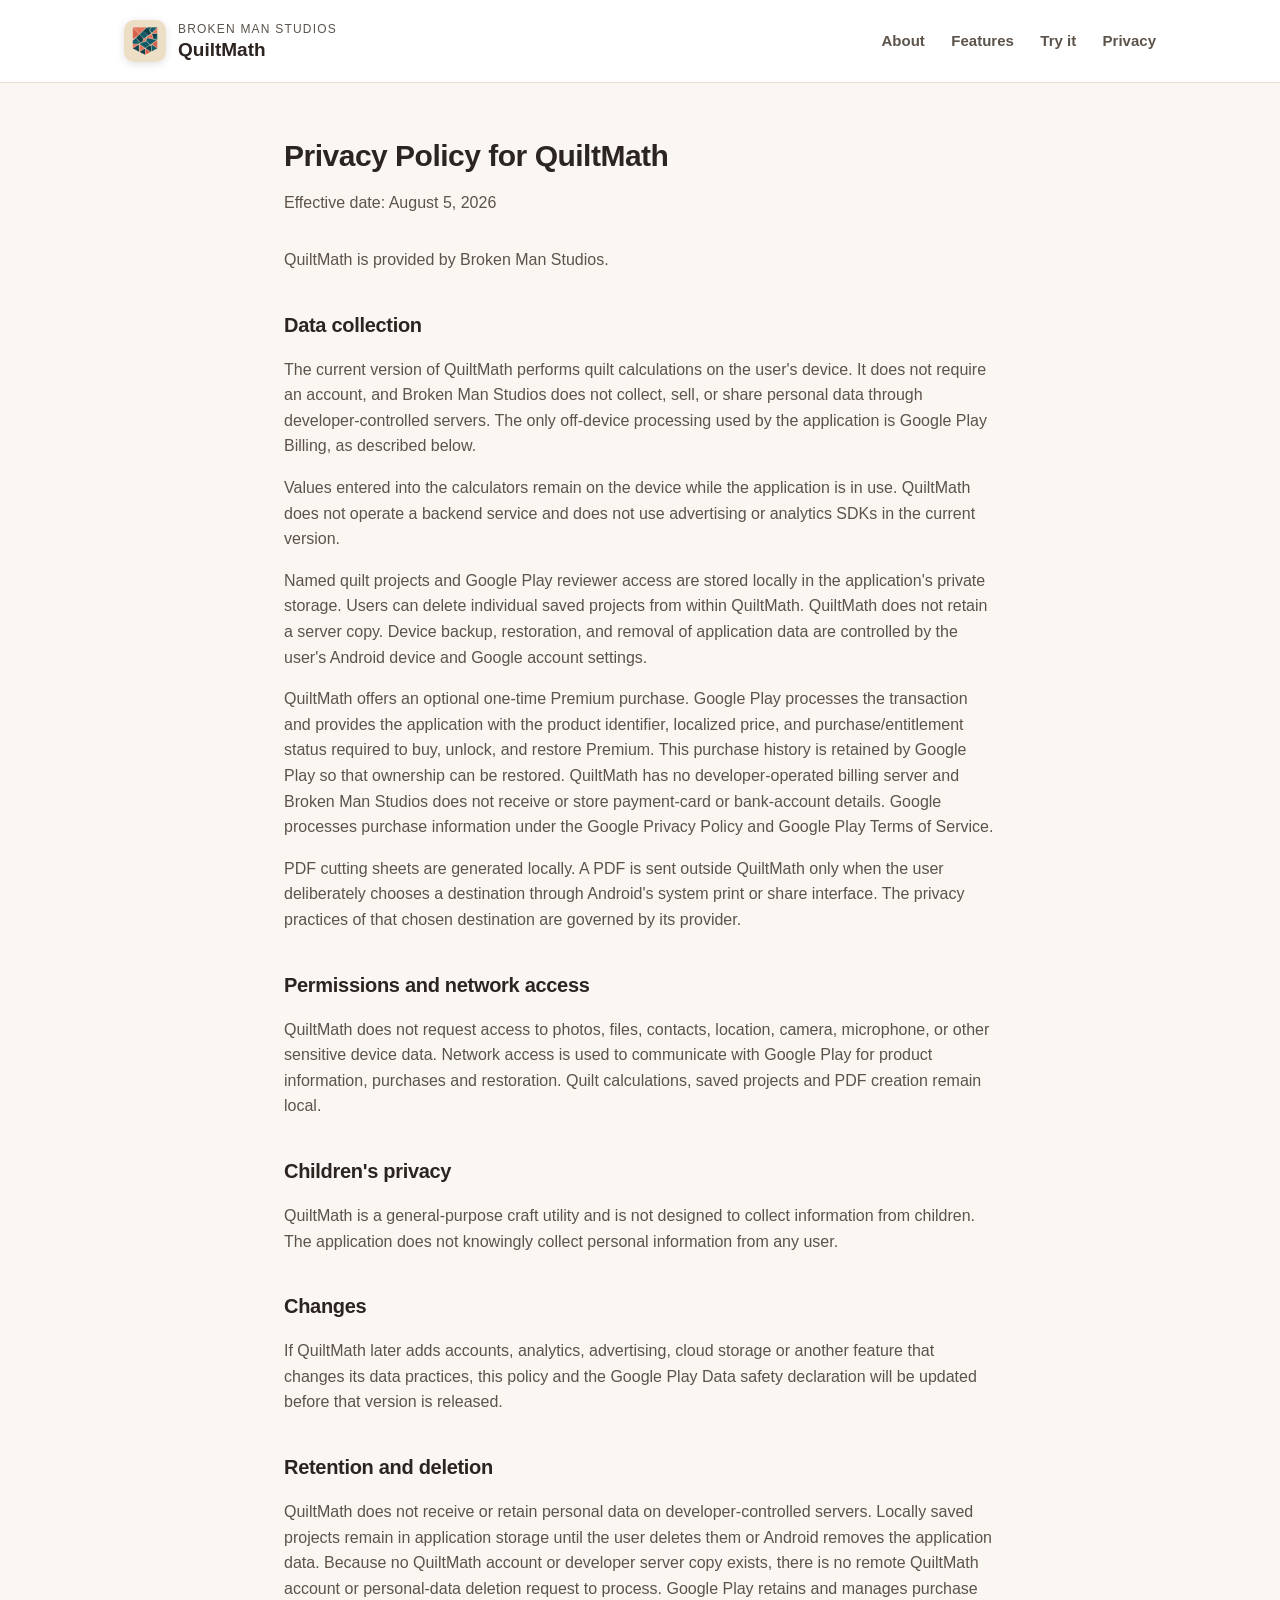
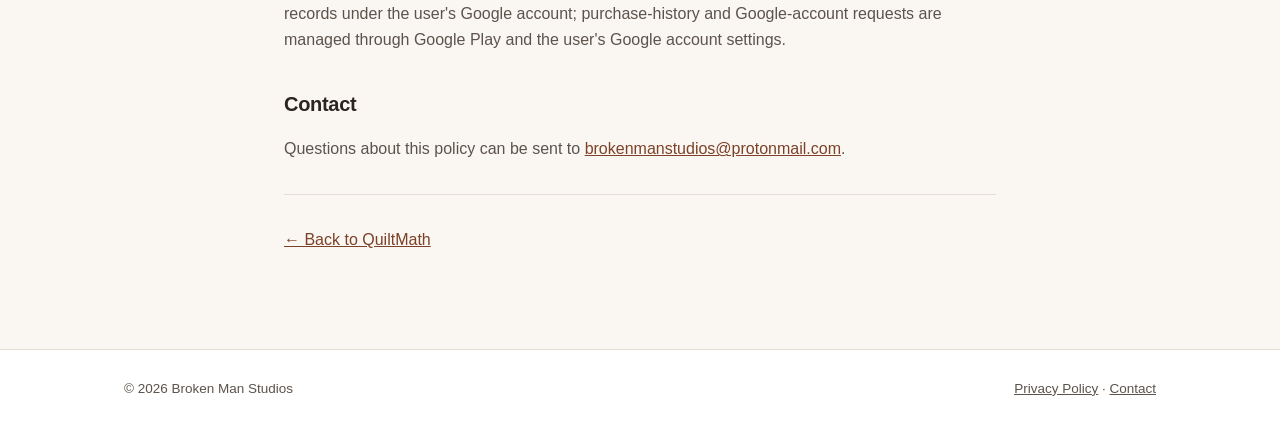
==== privacy.html @ ac69c0e6 "a11y: wrap page content in a <main> landmark PageSpeed Insights flagged "Document doesn't have a mai" ====
<!DOCTYPE html>
<html lang="en">
<head>
<meta charset="UTF-8" />
<meta name="viewport" content="width=device-width, initial-scale=1.0" />
<title>Privacy Policy — QuiltMath</title>
<meta name="description" content="Privacy Policy for QuiltMath by Broken Man Studios." />
<link rel="canonical" href="https://brokenmanstudios.com/privacy.html" />
<meta name="theme-color" content="#0f0f10" />
<link rel="icon" type="image/jpeg" href="assets/logo.jpg" />
<link rel="apple-touch-icon" href="assets/logo.png" />
<link rel="stylesheet" href="assets/style.css?v=2" />
</head>
<body>

<header class="site">
  <div class="wrap">
    <a href="/" class="brand">
      <img src="assets/logo.jpg" alt="Broken Man Studios logo" class="brand-mark" />
      <span class="brand-text">
        <span class="studio">Broken Man Studios</span>
        <span class="app">QuiltMath</span>
      </span>
    </a>
    <nav class="site">
      <a href="/#about">About</a>
      <a href="/#features">Features</a>
      <a href="/#try-it">Try it</a>
      <a href="/privacy.html">Privacy</a>
    </nav>
  </div>
</header>

<main>
<article class="policy">
  <h1>Privacy Policy for QuiltMath</h1>
  <p class="effective">Effective date: August 5, 2026</p>

  <p>QuiltMath is provided by Broken Man Studios.</p>

  <h2>Data collection</h2>
  <p>The current version of QuiltMath performs quilt calculations on the user's device. It does not require an account, and Broken Man Studios does not collect, sell, or share personal data through developer-controlled servers. The only off-device processing used by the application is Google Play Billing, as described below.</p>
  <p>Values entered into the calculators remain on the device while the application is in use. QuiltMath does not operate a backend service and does not use advertising or analytics SDKs in the current version.</p>
  <p>Named quilt projects and Google Play reviewer access are stored locally in the application's private storage. Users can delete individual saved projects from within QuiltMath. QuiltMath does not retain a server copy. Device backup, restoration, and removal of application data are controlled by the user's Android device and Google account settings.</p>
  <p>QuiltMath offers an optional one-time Premium purchase. Google Play processes the transaction and provides the application with the product identifier, localized price, and purchase/entitlement status required to buy, unlock, and restore Premium. This purchase history is retained by Google Play so that ownership can be restored. QuiltMath has no developer-operated billing server and Broken Man Studios does not receive or store payment-card or bank-account details. Google processes purchase information under the Google Privacy Policy and Google Play Terms of Service.</p>
  <p>PDF cutting sheets are generated locally. A PDF is sent outside QuiltMath only when the user deliberately chooses a destination through Android's system print or share interface. The privacy practices of that chosen destination are governed by its provider.</p>

  <h2>Permissions and network access</h2>
  <p>QuiltMath does not request access to photos, files, contacts, location, camera, microphone, or other sensitive device data. Network access is used to communicate with Google Play for product information, purchases and restoration. Quilt calculations, saved projects and PDF creation remain local.</p>

  <h2>Children's privacy</h2>
  <p>QuiltMath is a general-purpose craft utility and is not designed to collect information from children. The application does not knowingly collect personal information from any user.</p>

  <h2>Changes</h2>
  <p>If QuiltMath later adds accounts, analytics, advertising, cloud storage or another feature that changes its data practices, this policy and the Google Play Data safety declaration will be updated before that version is released.</p>

  <h2>Retention and deletion</h2>
  <p>QuiltMath does not receive or retain personal data on developer-controlled servers. Locally saved projects remain in application storage until the user deletes them or Android removes the application data. Because no QuiltMath account or developer server copy exists, there is no remote QuiltMath account or personal-data deletion request to process. Google Play retains and manages purchase records under the user's Google account; purchase-history and Google-account requests are managed through Google Play and the user's Google account settings.</p>

  <h2>Contact</h2>
  <p>Questions about this policy can be sent to <a href="mailto:brokenmanstudios@protonmail.com">brokenmanstudios@protonmail.com</a>.</p>

  <hr />
  <p><a href="/">← Back to QuiltMath</a></p>
</article>
</main>

<footer class="site">
  <div class="wrap">
    <span>© 2026 Broken Man Studios</span>
    <span><a href="/privacy.html">Privacy Policy</a> · <a href="mailto:brokenmanstudios@protonmail.com">Contact</a></span>
  </div>
</footer>

</body>
</html>
---- assets/style.css ----
:root {
  --bg: #faf7f2;
  --bg-alt: #ffffff;
  --ink: #2b2420;
  --ink-soft: #5c534b;
  --accent: #a45c3c;
  --accent-dark: #7c4128;
  --line: #e7ded2;
  --radius: 14px;
  --shadow: 0 8px 24px rgba(43, 36, 32, 0.08);
  --max: 1080px;
}

* { box-sizing: border-box; }

html { scroll-behavior: smooth; }

body {
  margin: 0;
  font-family: "Segoe UI", -apple-system, BlinkMacSystemFont, Roboto, Helvetica, Arial, sans-serif;
  background: var(--bg);
  color: var(--ink);
  line-height: 1.6;
}

a { color: var(--accent-dark); }

.wrap {
  max-width: var(--max);
  margin: 0 auto;
  padding: 0 24px;
}

/* Header */
header.site {
  padding: 20px 0;
  border-bottom: 1px solid var(--line);
  background: var(--bg-alt);
}

header.site .wrap {
  display: flex;
  align-items: center;
  justify-content: space-between;
  gap: 16px;
}

.brand {
  display: flex;
  align-items: center;
  gap: 12px;
  text-decoration: none;
  color: var(--ink);
}

.brand-mark {
  width: 42px;
  height: 42px;
  border-radius: 10px;
  object-fit: cover;
  flex-shrink: 0;
  display: block;
  box-shadow: 0 2px 8px rgba(0, 0, 0, 0.12);
}

.brand-text .studio {
  font-size: 12px;
  text-transform: uppercase;
  letter-spacing: 1.2px;
  color: var(--ink-soft);
  display: block;
}

.brand-text .app {
  font-size: 19px;
  font-weight: 700;
  display: block;
  line-height: 1.2;
}

nav.site a {
  margin-left: 22px;
  text-decoration: none;
  color: var(--ink-soft);
  font-size: 15px;
  font-weight: 600;
}

nav.site a:hover { color: var(--accent-dark); }

/* Hero */
.hero {
  padding: 64px 0 48px;
}

.hero .wrap {
  display: grid;
  grid-template-columns: 1.1fr 0.9fr;
  gap: 48px;
  align-items: center;
}

.hero .wrap > * {
  min-width: 0;
}

.status-pill {
  display: inline-flex;
  align-items: center;
  gap: 8px;
  background: #fff3e6;
  border: 1px solid #f0d5b8;
  color: var(--accent-dark);
  font-size: 13px;
  font-weight: 700;
  letter-spacing: 0.3px;
  padding: 6px 14px;
  border-radius: 999px;
  margin-bottom: 18px;
}

.status-pill .dot {
  width: 8px;
  height: 8px;
  border-radius: 50%;
  background: var(--accent);
}

h1 {
  font-size: 40px;
  line-height: 1.15;
  margin: 0 0 16px;
  letter-spacing: -0.5px;
}

.hero p.lead {
  font-size: 18px;
  color: var(--ink-soft);
  margin: 0 0 28px;
  max-width: 46ch;
}

.cta-row {
  display: flex;
  gap: 14px;
  flex-wrap: wrap;
}

.btn {
  display: inline-flex;
  align-items: center;
  gap: 8px;
  padding: 13px 22px;
  border-radius: 10px;
  text-decoration: none;
  font-weight: 700;
  font-size: 15px;
  border: 1px solid transparent;
  transition: transform 0.15s ease, box-shadow 0.15s ease;
}

.btn:hover { transform: translateY(-1px); }

.btn-primary {
  background: var(--accent-dark);
  color: #fff;
  box-shadow: 0 6px 16px rgba(124, 65, 40, 0.28);
}

.btn-secondary {
  background: #fff;
  color: var(--ink);
  border-color: var(--line);
}

.hero-shot {
  display: flex;
  justify-content: center;
}

.hero-shot picture {
  width: 100%;
  max-width: 260px;
  display: block;
}

.hero-shot img {
  width: 100%;
  max-width: 260px;
  height: auto;
  border-radius: 22px;
  box-shadow: var(--shadow);
  border: 1px solid var(--line);
}

/* Sections */
section {
  padding: 56px 0;
}

section.alt {
  background: var(--bg-alt);
  border-top: 1px solid var(--line);
  border-bottom: 1px solid var(--line);
}

h2 {
  font-size: 28px;
  margin: 0 0 8px;
  letter-spacing: -0.3px;
}

.section-lead {
  color: var(--ink-soft);
  margin: 0 0 32px;
  max-width: 60ch;
}

/* About */
.about-grid {
  display: grid;
  grid-template-columns: repeat(3, 1fr);
  gap: 22px;
  margin-top: 8px;
}

.about-card {
  background: var(--bg-alt);
  border: 1px solid var(--line);
  border-radius: var(--radius);
  padding: 22px;
}

section.alt .about-card { background: var(--bg); }

.about-card h3 {
  margin: 0 0 8px;
  font-size: 16px;
}

.about-card p {
  margin: 0;
  color: var(--ink-soft);
  font-size: 14.5px;
}

/* Features */
.feature-grid {
  display: grid;
  grid-template-columns: repeat(2, 1fr);
  gap: 18px;
}

.feature {
  display: flex;
  gap: 14px;
  padding: 18px;
  border-radius: var(--radius);
  border: 1px solid var(--line);
  background: var(--bg-alt);
}

.feature .icon {
  width: 36px;
  height: 36px;
  border-radius: 9px;
  background: #f4e9dd;
  color: var(--accent-dark);
  display: flex;
  align-items: center;
  justify-content: center;
  font-weight: 700;
  flex-shrink: 0;
}

.feature h3 {
  margin: 0 0 4px;
  font-size: 15.5px;
}

.feature p {
  margin: 0;
  font-size: 14px;
  color: var(--ink-soft);
}

.feature.premium {
  border-color: #e9cfa8;
  background: #fffaf3;
}

.premium-heading {
  margin: 32px 0 18px;
  font-size: 16px;
  color: var(--accent-dark);
}

/* Changelog */
.changelog {
  display: flex;
  flex-direction: column;
  gap: 4px;
}

.changelog-item {
  display: flex;
  gap: 20px;
  padding: 18px 0;
  border-top: 1px solid var(--line);
}

.changelog-item:first-child { border-top: none; }

.changelog-version {
  flex-shrink: 0;
  width: 64px;
  font-weight: 700;
  color: var(--accent-dark);
}

.changelog-item h3 {
  margin: 0 0 4px;
  font-size: 15.5px;
}

.changelog-item p {
  margin: 0;
  color: var(--ink-soft);
  font-size: 14.5px;
}

/* Screenshots */
.shot-scroll {
  display: flex;
  gap: 18px;
  overflow-x: auto;
  padding: 8px 4px 20px;
  scroll-snap-type: x mandatory;
}

.shot-scroll picture {
  scroll-snap-align: start;
  width: 200px;
  flex-shrink: 0;
  display: block;
}

.shot-scroll img {
  width: 200px;
  height: auto;
  border-radius: 18px;
  border: 1px solid var(--line);
  box-shadow: var(--shadow);
}

/* Status / testing */
.status-box {
  border: 1px solid var(--line);
  background: var(--bg-alt);
  border-radius: var(--radius);
  padding: 26px 28px;
}

.status-box h3 {
  margin-top: 0;
  font-size: 17px;
}

.status-steps {
  margin: 18px 0 0;
  padding: 0;
  list-style: none;
  counter-reset: step;
}

.status-steps li {
  counter-increment: step;
  display: flex;
  gap: 14px;
  padding: 10px 0;
  border-top: 1px solid var(--line);
}

.status-steps li:first-child { border-top: none; }

.status-steps li::before {
  content: counter(step);
  flex-shrink: 0;
  width: 26px;
  height: 26px;
  border-radius: 50%;
  background: var(--accent);
  color: #fff;
  font-size: 13px;
  font-weight: 700;
  display: flex;
  align-items: center;
  justify-content: center;
}

.status-steps a { font-weight: 600; }

.note {
  margin-top: 18px;
  font-size: 13.5px;
  color: var(--ink-soft);
  background: #f4efe6;
  border-radius: 10px;
  padding: 12px 14px;
}

/* Contact */
.contact-box {
  display: flex;
  align-items: center;
  justify-content: space-between;
  gap: 24px;
  flex-wrap: wrap;
  background: var(--bg-alt);
  border: 1px solid var(--line);
  border-radius: var(--radius);
  padding: 26px 28px;
}

.contact-box h3 { margin: 0 0 6px; font-size: 18px; }
.contact-box p { margin: 0; color: var(--ink-soft); }

/* Footer */
footer.site {
  border-top: 1px solid var(--line);
  padding: 28px 0;
  background: var(--bg-alt);
}

footer.site .wrap {
  display: flex;
  justify-content: space-between;
  align-items: center;
  flex-wrap: wrap;
  gap: 12px;
  font-size: 13.5px;
  color: var(--ink-soft);
}

footer.site a { color: var(--ink-soft); }

/* Privacy page */
.policy {
  max-width: 760px;
  margin: 0 auto;
  padding: 56px 24px 80px;
}

.policy h1 { font-size: 30px; }
.policy .effective { color: var(--ink-soft); margin-bottom: 32px; }
.policy h2 { font-size: 20px; margin-top: 36px; }
.policy p { color: var(--ink-soft); }
.policy hr { border: none; border-top: 1px solid var(--line); margin: 32px 0; }

/* Responsive */
@media (max-width: 860px) {
  .hero .wrap { grid-template-columns: 1fr; }
  .hero-shot { order: -1; }
  .about-grid { grid-template-columns: 1fr; }
  .feature-grid { grid-template-columns: 1fr; }
  h1 { font-size: 32px; }
  nav.site { display: none; }
}
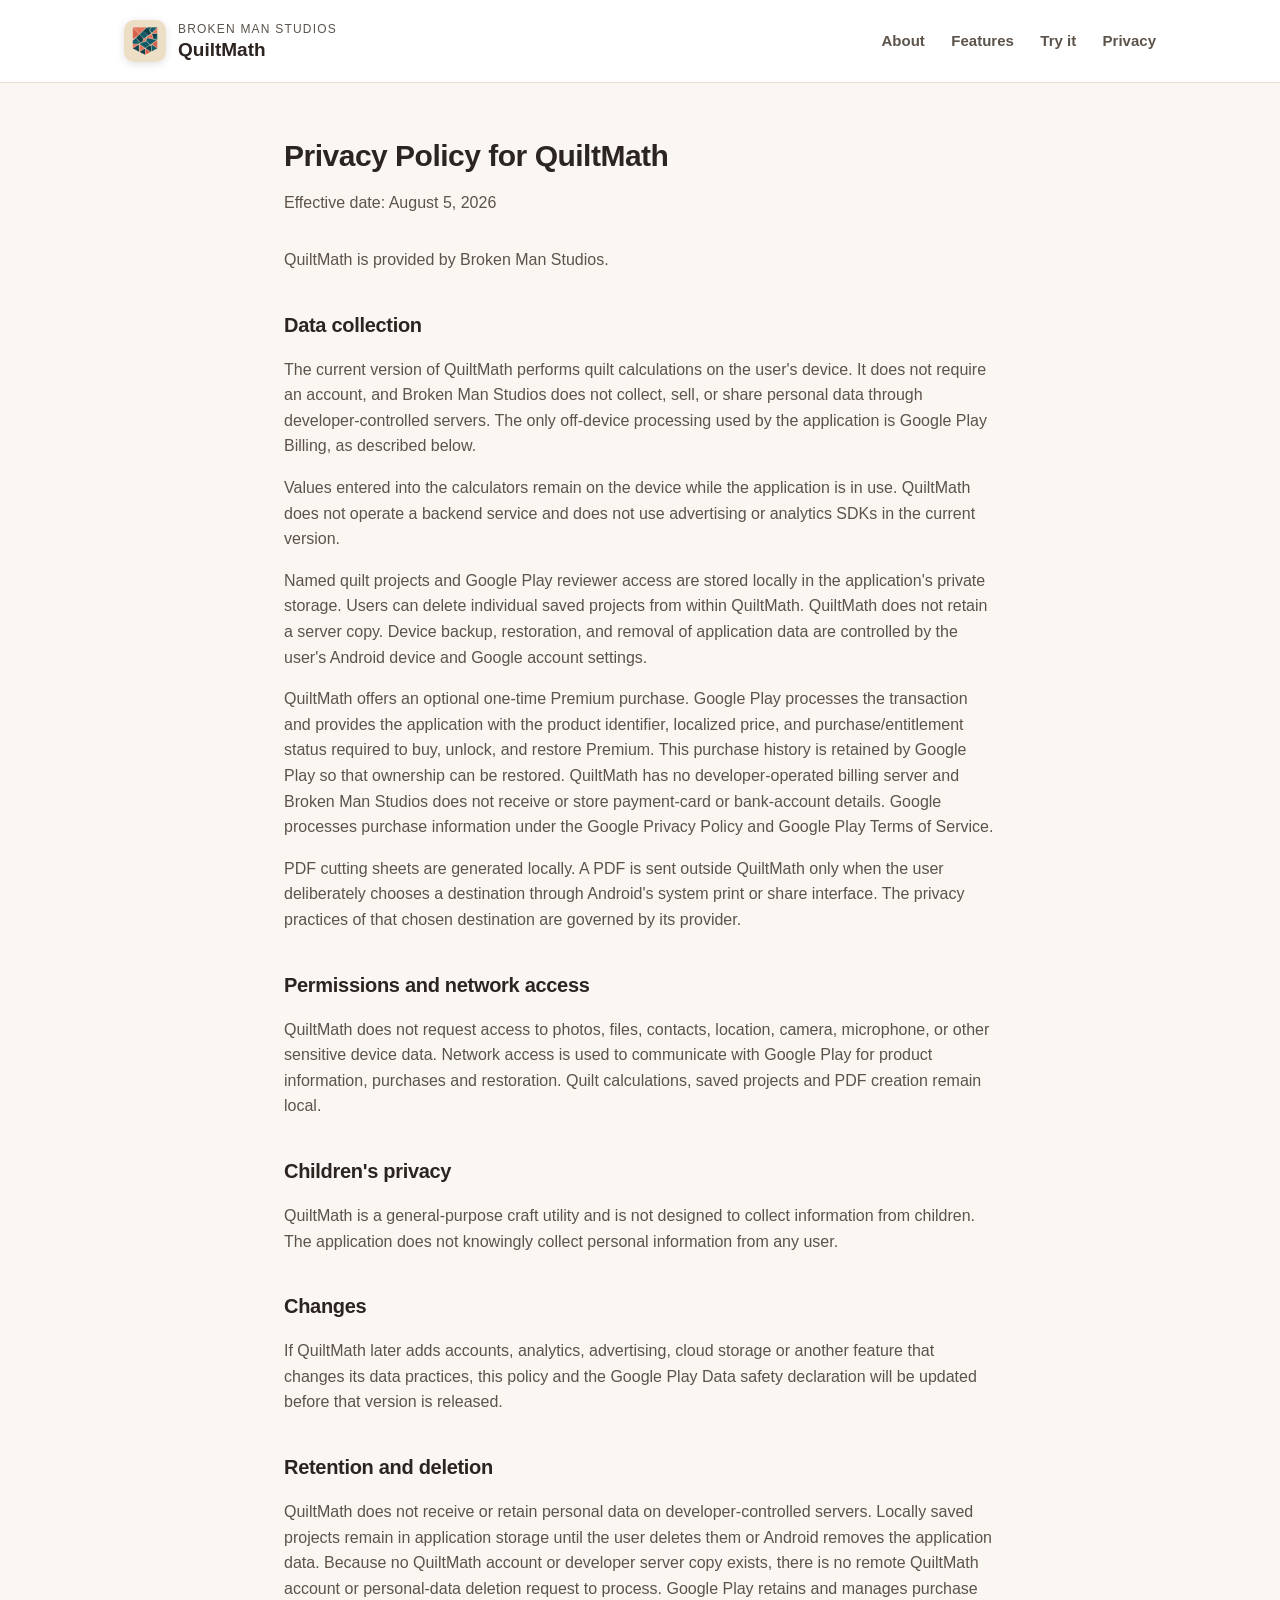
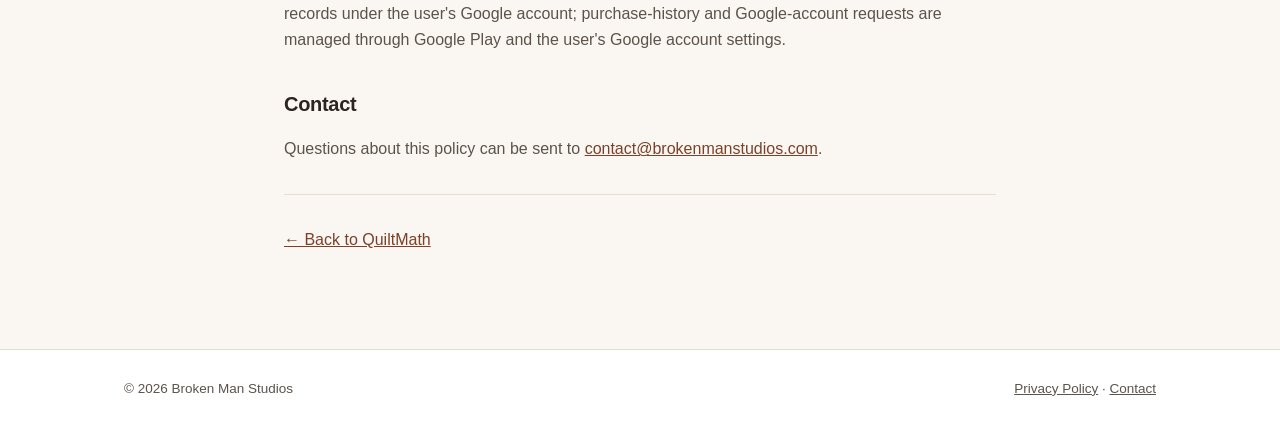
==== commit 6345205a: "Update public contact email to contact@brokenmanstudios.com" ====
--- a/privacy.html
+++ b/privacy.html
@@ -58,7 +58,7 @@
   <p>QuiltMath does not receive or retain personal data on developer-controlled servers. Locally saved projects remain in application storage until the user deletes them or Android removes the application data. Because no QuiltMath account or developer server copy exists, there is no remote QuiltMath account or personal-data deletion request to process. Google Play retains and manages purchase records under the user's Google account; purchase-history and Google-account requests are managed through Google Play and the user's Google account settings.</p>
 
   <h2>Contact</h2>
-  <p>Questions about this policy can be sent to <a href="mailto:brokenmanstudios@protonmail.com">brokenmanstudios@protonmail.com</a>.</p>
+  <p>Questions about this policy can be sent to <a href="mailto:contact@brokenmanstudios.com">contact@brokenmanstudios.com</a>.</p>
 
   <hr />
   <p><a href="/">← Back to QuiltMath</a></p>
@@ -68,7 +68,7 @@
 <footer class="site">
   <div class="wrap">
     <span>© 2026 Broken Man Studios</span>
-    <span><a href="/privacy.html">Privacy Policy</a> · <a href="mailto:brokenmanstudios@protonmail.com">Contact</a></span>
+    <span><a href="/privacy.html">Privacy Policy</a> · <a href="mailto:contact@brokenmanstudios.com">Contact</a></span>
   </div>
 </footer>
 
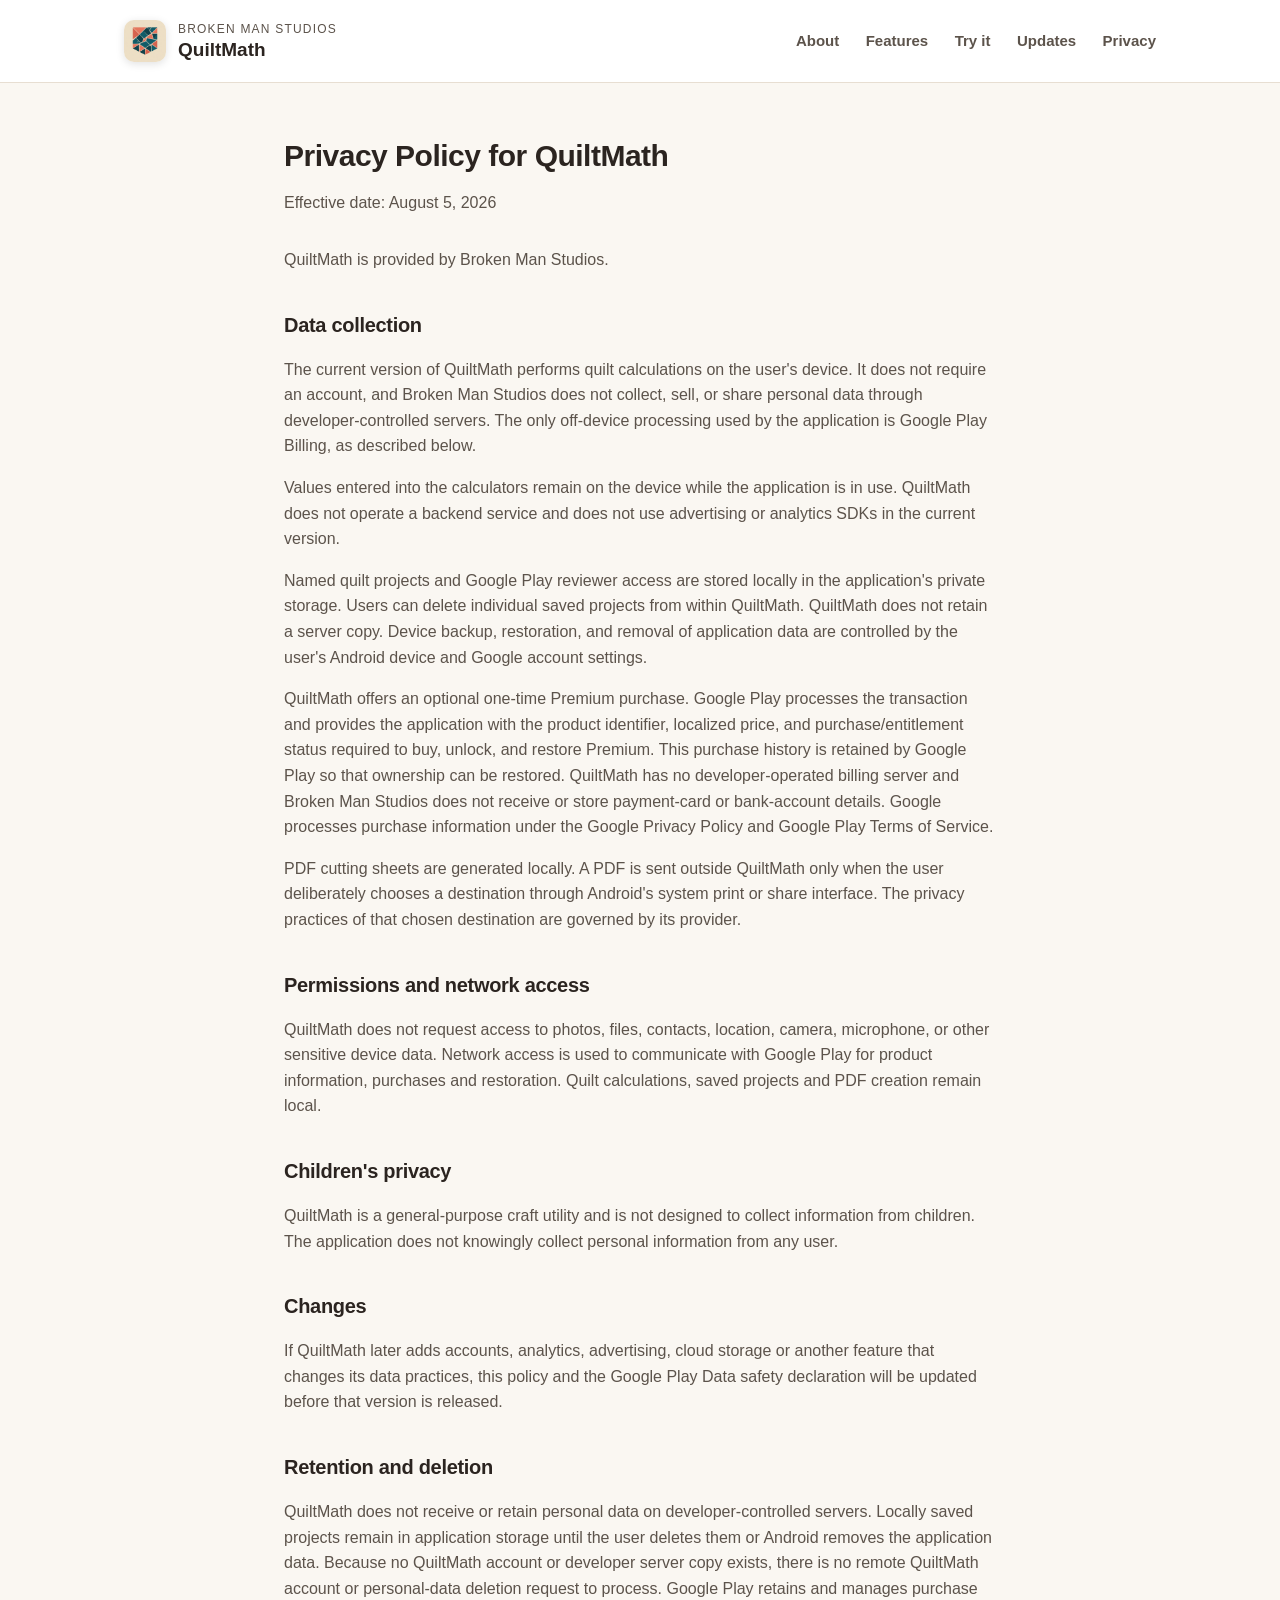
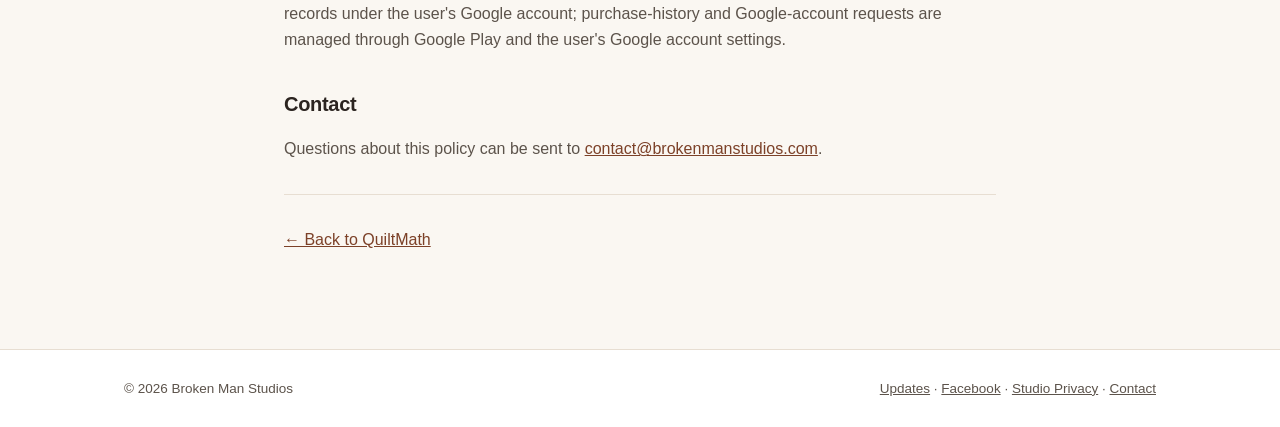
==== commit 9f2798ea: "site: add studio journal and Facebook presence" ====
--- a/privacy.html
+++ b/privacy.html
@@ -4,12 +4,23 @@
 <meta charset="UTF-8" />
 <meta name="viewport" content="width=device-width, initial-scale=1.0" />
 <title>Privacy Policy — QuiltMath</title>
-<meta name="description" content="Privacy Policy for QuiltMath by Broken Man Studios." />
+<meta name="description" content="Privacy Policy for QuiltMath: 100% offline quilting calculator by Broken Man Studios. No tracking, no ads, no account required." />
 <link rel="canonical" href="https://brokenmanstudios.com/privacy.html" />
 <meta name="theme-color" content="#0f0f10" />
+
+<meta property="og:type" content="article" />
+<meta property="og:site_name" content="Broken Man Studios" />
+<meta property="og:title" content="Privacy Policy — QuiltMath" />
+<meta property="og:description" content="Privacy Policy for QuiltMath: 100% offline quilting calculator by Broken Man Studios. No tracking, no ads, no account required." />
+<meta property="og:url" content="https://brokenmanstudios.com/privacy.html" />
+
+<meta name="twitter:card" content="summary" />
+<meta name="twitter:title" content="Privacy Policy — QuiltMath" />
+<meta name="twitter:description" content="Privacy Policy for QuiltMath: 100% offline quilting calculator by Broken Man Studios. No tracking, no ads, no account required." />
+
 <link rel="icon" type="image/jpeg" href="assets/logo.jpg" />
 <link rel="apple-touch-icon" href="assets/logo.png" />
-<link rel="stylesheet" href="assets/style.css?v=2" />
+<link rel="stylesheet" href="assets/style.css?v=5" />
 </head>
 <body>
 
@@ -26,6 +37,7 @@
       <a href="/#about">About</a>
       <a href="/#features">Features</a>
       <a href="/#try-it">Try it</a>
+      <a href="/updates.html">Updates</a>
       <a href="/privacy.html">Privacy</a>
     </nav>
   </div>
@@ -68,7 +80,7 @@
 <footer class="site">
   <div class="wrap">
     <span>© 2026 Broken Man Studios</span>
-    <span><a href="/privacy.html">Privacy Policy</a> · <a href="mailto:contact@brokenmanstudios.com">Contact</a></span>
+    <span><a href="/updates.html">Updates</a> · <a href="https://www.facebook.com/profile.php?id=61593818901510" target="_blank" rel="noopener">Facebook</a> · <a href="/studio-privacy.html">Studio Privacy</a> · <a href="mailto:contact@brokenmanstudios.com">Contact</a></span>
   </div>
 </footer>
 
--- a/assets/style.css
+++ b/assets/style.css
@@ -216,6 +216,22 @@
   max-width: 60ch;
 }
 
+.section-heading-row {
+  display: flex;
+  align-items: flex-end;
+  justify-content: space-between;
+  gap: 24px;
+  margin-bottom: 28px;
+}
+
+.section-heading-row .section-lead { margin-bottom: 0; }
+
+.text-link {
+  flex-shrink: 0;
+  font-weight: 700;
+  text-decoration: none;
+}
+
 /* About */
 .about-grid {
   display: grid;
@@ -244,6 +260,98 @@
   font-size: 14.5px;
 }
 
+/* Studio journal */
+.journal-grid {
+  display: grid;
+  grid-template-columns: repeat(3, 1fr);
+  gap: 22px;
+}
+
+.journal-card {
+  overflow: hidden;
+  border: 1px solid var(--line);
+  border-radius: var(--radius);
+  background: var(--bg-alt);
+  box-shadow: 0 5px 16px rgba(43, 36, 32, 0.05);
+}
+
+.journal-card > img,
+.journal-card picture,
+.journal-card picture img {
+  display: block;
+  width: 100%;
+}
+
+.journal-card > img,
+.journal-card picture img {
+  height: 230px;
+  object-fit: cover;
+  object-position: top center;
+  background: #f4efe6;
+}
+
+.journal-card:first-child > img {
+  object-fit: contain;
+  padding: 38px;
+}
+
+.journal-card-copy { padding: 20px; }
+
+.journal-card time,
+.update-entry time {
+  display: block;
+  color: var(--ink-soft);
+  font-size: 12.5px;
+  font-weight: 700;
+  letter-spacing: 0.2px;
+  margin-bottom: 8px;
+}
+
+.journal-card h3,
+.update-entry h2 {
+  margin: 0 0 8px;
+  font-size: 18px;
+}
+
+.journal-card p,
+.update-entry p {
+  margin: 0 0 14px;
+  color: var(--ink-soft);
+}
+
+.journal-card a { font-weight: 700; text-decoration: none; }
+
+.updates-page {
+  max-width: 900px;
+  margin: 0 auto;
+  padding: 56px 24px 80px;
+}
+
+.updates-intro { margin-bottom: 34px; }
+
+.update-entry {
+  display: grid;
+  grid-template-columns: 220px 1fr;
+  gap: 28px;
+  padding: 28px 0;
+  border-top: 1px solid var(--line);
+}
+
+.update-entry img {
+  width: 100%;
+  max-height: 280px;
+  object-fit: cover;
+  object-position: top center;
+  border: 1px solid var(--line);
+  border-radius: var(--radius);
+  background: var(--bg-alt);
+}
+
+.update-entry.logo-entry img {
+  object-fit: contain;
+  padding: 32px;
+}
+
 /* Features */
 .feature-grid {
   display: grid;
@@ -321,6 +429,26 @@
 .changelog-item h3 {
   margin: 0 0 4px;
   font-size: 15.5px;
+}
+
+.changelog-date {
+  font-weight: 400;
+  font-size: 12.5px;
+  color: var(--ink-soft);
+  margin-left: 6px;
+}
+
+.coming-up-cta {
+  margin: 18px 0 0;
+  padding-top: 16px;
+  border-top: 1px solid var(--line);
+  color: var(--ink-soft);
+  font-size: 13.5px;
+}
+
+.coming-up-cta a {
+  color: var(--accent-dark);
+  font-weight: 700;
 }
 
 .changelog-item p {
@@ -463,6 +591,10 @@
   .hero-shot { order: -1; }
   .about-grid { grid-template-columns: 1fr; }
   .feature-grid { grid-template-columns: 1fr; }
+  .journal-grid { grid-template-columns: 1fr; }
+  .section-heading-row { align-items: flex-start; flex-direction: column; }
+  .update-entry { grid-template-columns: 1fr; }
+  .update-entry img { max-height: 360px; }
   h1 { font-size: 32px; }
   nav.site { display: none; }
 }
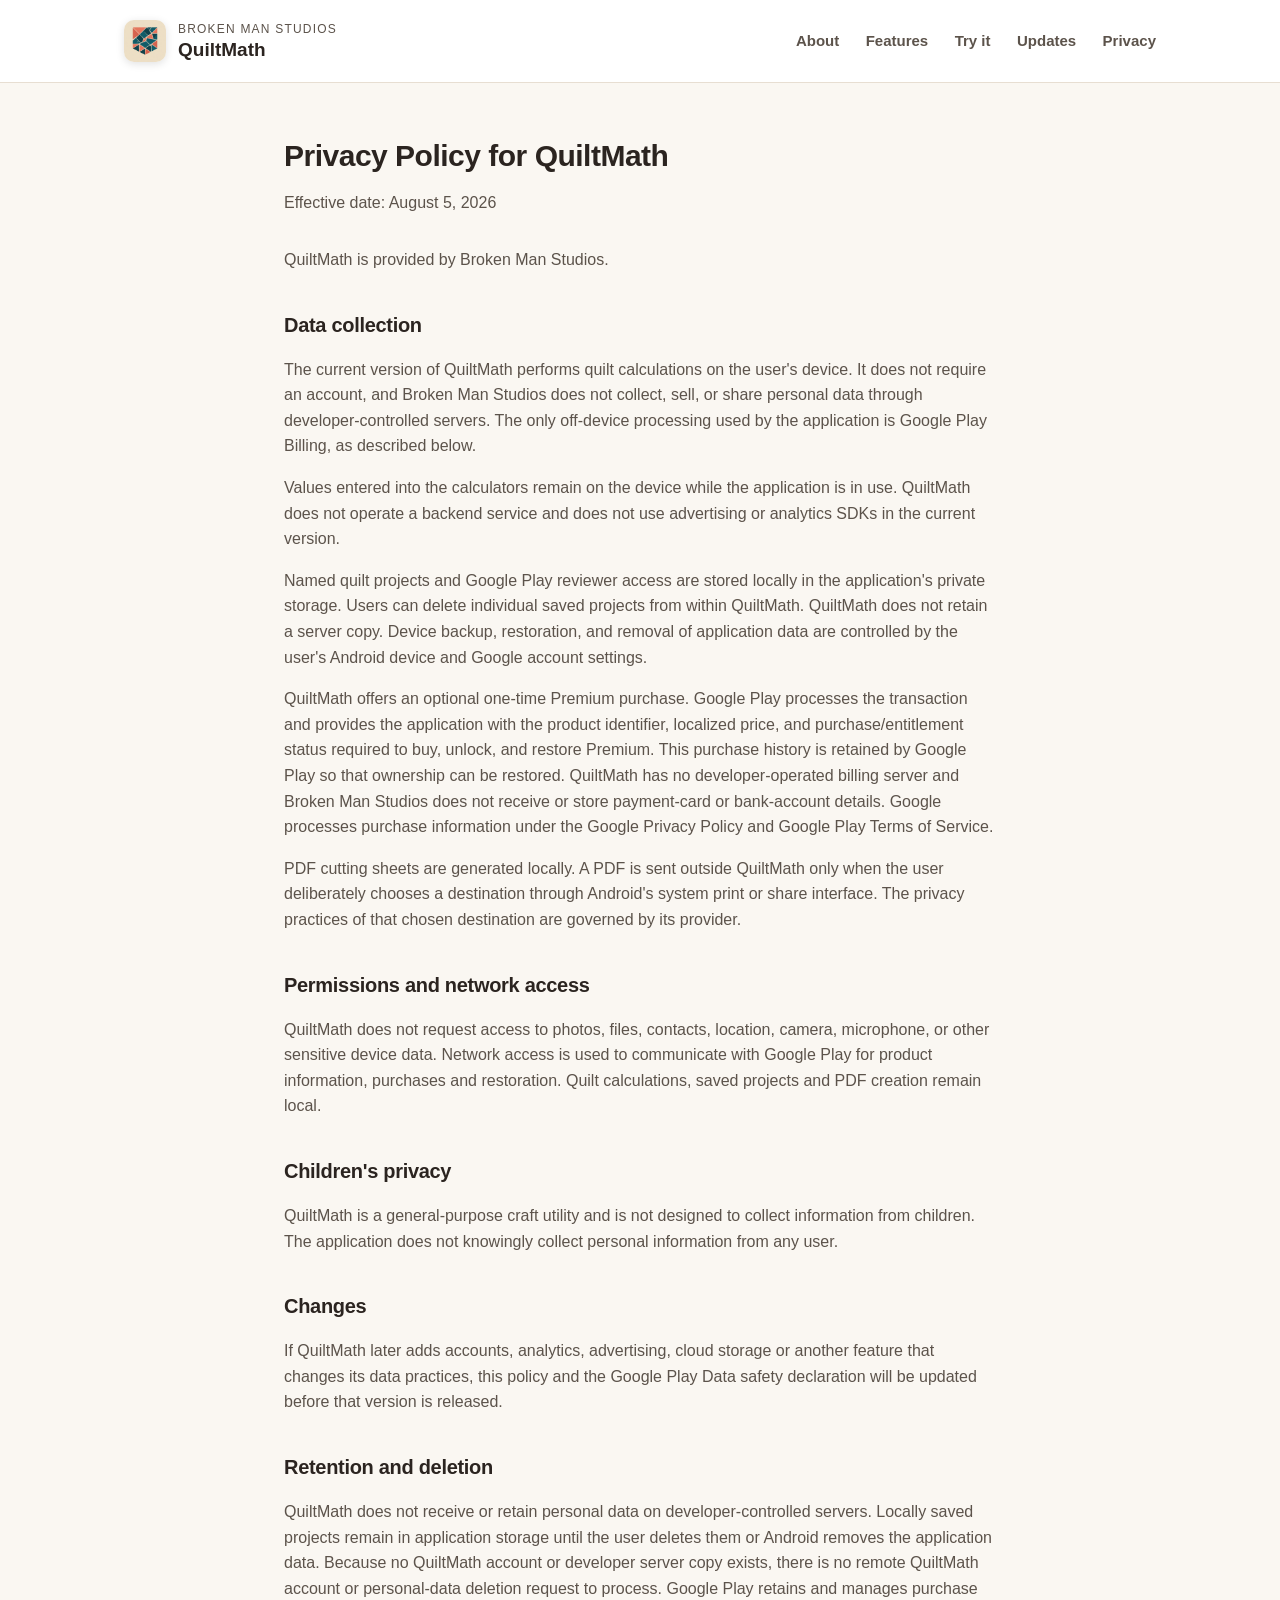
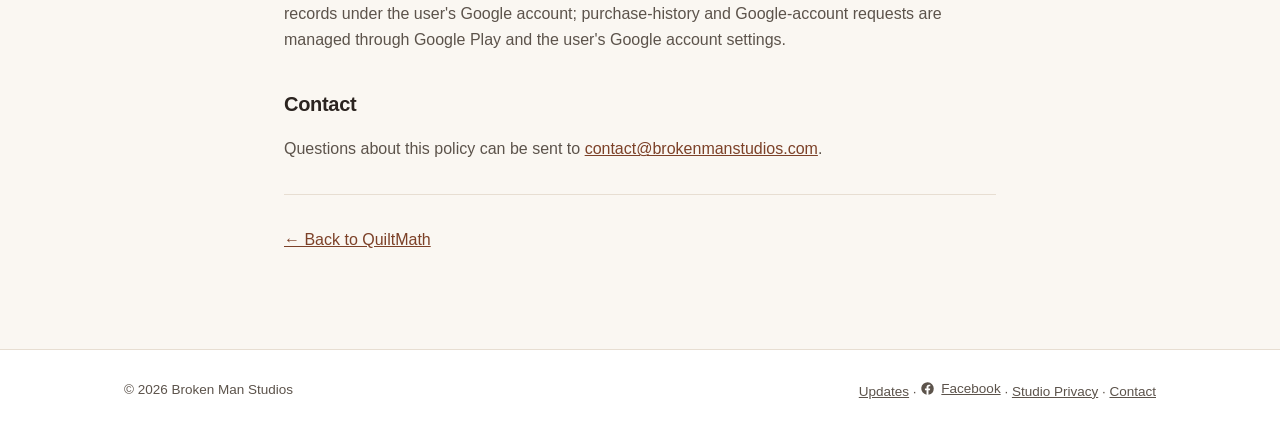
==== commit 18b57b2e: "site: expand studio journal with article pages" ====
--- a/privacy.html
+++ b/privacy.html
@@ -20,7 +20,7 @@
 
 <link rel="icon" type="image/jpeg" href="assets/logo.jpg" />
 <link rel="apple-touch-icon" href="assets/logo.png" />
-<link rel="stylesheet" href="assets/style.css?v=5" />
+<link rel="stylesheet" href="assets/style.css?v=6" />
 </head>
 <body>
 
@@ -80,7 +80,7 @@
 <footer class="site">
   <div class="wrap">
     <span>© 2026 Broken Man Studios</span>
-    <span><a href="/updates.html">Updates</a> · <a href="https://www.facebook.com/profile.php?id=61593818901510" target="_blank" rel="noopener">Facebook</a> · <a href="/studio-privacy.html">Studio Privacy</a> · <a href="mailto:contact@brokenmanstudios.com">Contact</a></span>
+    <span><a href="/updates.html">Updates</a> · <a class="social-link" href="https://www.facebook.com/profile.php?id=61593818901510" target="_blank" rel="noopener">Facebook</a> · <a href="/studio-privacy.html">Studio Privacy</a> · <a href="mailto:contact@brokenmanstudios.com">Contact</a></span>
   </div>
 </footer>
 
--- a/assets/style.css
+++ b/assets/style.css
@@ -321,6 +321,22 @@
 
 .journal-card a { font-weight: 700; text-decoration: none; }
 
+.social-link {
+  display: inline-flex;
+  align-items: center;
+  gap: 6px;
+}
+
+.social-link::before {
+  content: "";
+  width: 15px;
+  height: 15px;
+  flex: 0 0 15px;
+  background: currentColor;
+  -webkit-mask: url("data:image/svg+xml,%3Csvg xmlns='http://www.w3.org/2000/svg' viewBox='0 0 24 24'%3E%3Cpath d='M22 12a10 10 0 1 0-11.56 9.88v-6.99H7.9V12h2.54V9.8c0-2.5 1.49-3.89 3.78-3.89 1.1 0 2.24.2 2.24.2v2.46H15.2c-1.24 0-1.63.77-1.63 1.56V12h2.77l-.44 2.89h-2.33v6.99A10 10 0 0 0 22 12Z'/%3E%3C/svg%3E") center / contain no-repeat;
+  mask: url("data:image/svg+xml,%3Csvg xmlns='http://www.w3.org/2000/svg' viewBox='0 0 24 24'%3E%3Cpath d='M22 12a10 10 0 1 0-11.56 9.88v-6.99H7.9V12h2.54V9.8c0-2.5 1.49-3.89 3.78-3.89 1.1 0 2.24.2 2.24.2v2.46H15.2c-1.24 0-1.63.77-1.63 1.56V12h2.77l-.44 2.89h-2.33v6.99A10 10 0 0 0 22 12Z'/%3E%3C/svg%3E") center / contain no-repeat;
+}
+
 .updates-page {
   max-width: 900px;
   margin: 0 auto;
@@ -351,6 +367,54 @@
   object-fit: contain;
   padding: 32px;
 }
+
+.article-page {
+  max-width: 860px;
+  margin: 0 auto;
+  padding: 56px 24px 84px;
+}
+
+.article-page header.article-header {
+  margin-bottom: 34px;
+}
+
+.article-page header.article-header h1 {
+  max-width: 18ch;
+  margin-bottom: 14px;
+}
+
+.article-page .article-meta {
+  color: var(--ink-soft);
+  font-weight: 700;
+  font-size: 13px;
+}
+
+.article-page .article-lead {
+  font-size: 20px;
+  line-height: 1.6;
+  color: var(--ink-soft);
+}
+
+.article-media {
+  margin: 30px 0 38px;
+  overflow: hidden;
+  border: 1px solid var(--line);
+  border-radius: var(--radius);
+  background: var(--bg-alt);
+}
+
+.article-media img {
+  display: block;
+  width: 100%;
+  max-height: 660px;
+  object-fit: contain;
+}
+
+.article-media.cover img { aspect-ratio: 2.63 / 1; object-fit: cover; }
+
+.article-page h2 { margin-top: 36px; }
+.article-page li { margin-bottom: 8px; }
+.article-back { margin-top: 44px; }
 
 /* Features */
 .feature-grid {
